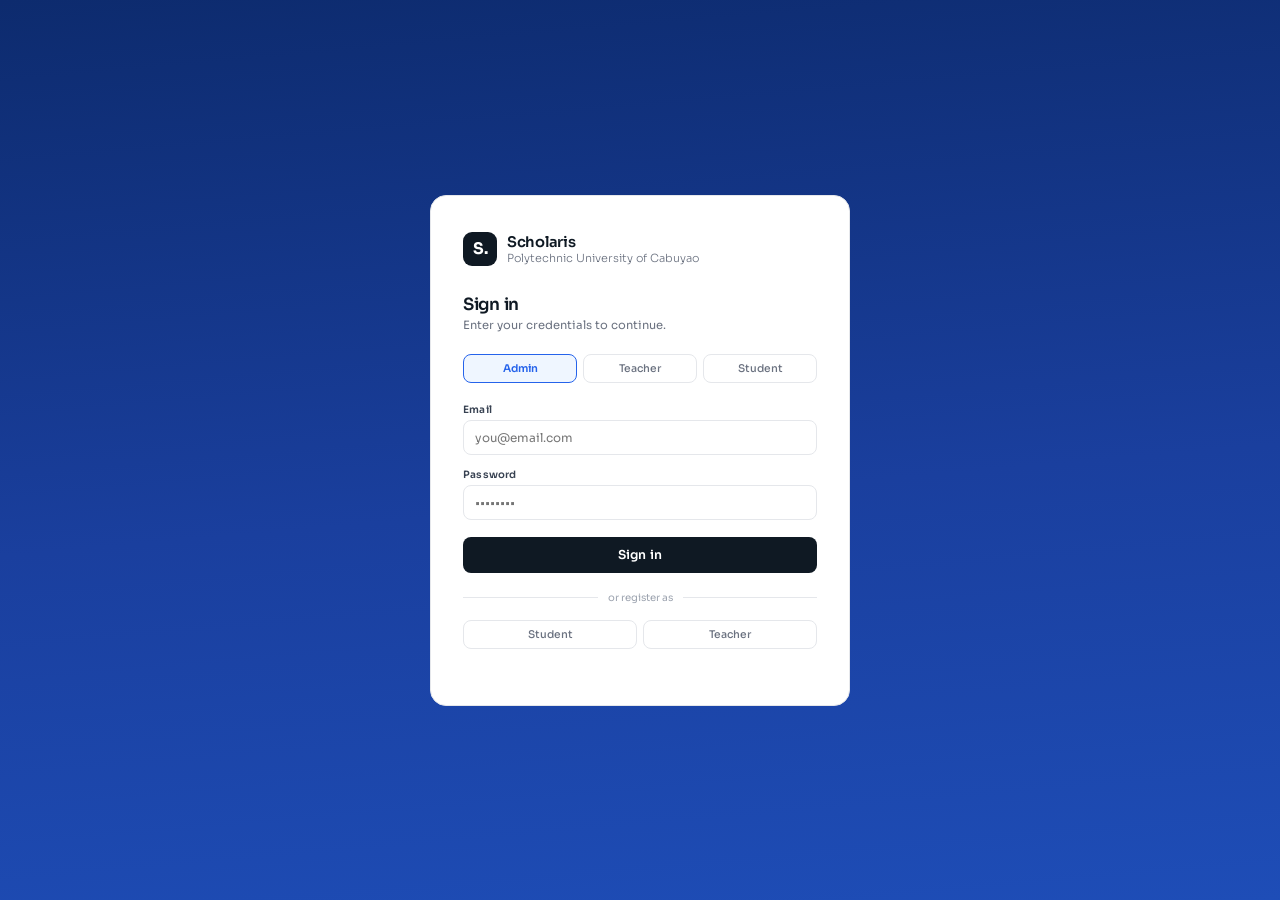
==== login.html @ a7b2a05b "Add files via upload" ====
<!DOCTYPE html>
<html lang="en">
<head>
  <meta charset="UTF-8">
  <meta name="viewport" content="width=device-width, initial-scale=1.0">
  <title>Scholaris — Sign In</title>
  <script src="https://code.jquery.com/jquery-3.7.1.min.js"></script>
  <style>
    @import url('https://fonts.googleapis.com/css2?family=Sora:wght@300;400;500;600;700&display=swap');

    *, *::before, *::after { box-sizing: border-box; margin: 0; padding: 0; }

    :root {
      --ink:     #0f1923;
      --ink-2:   #374151;
      --ink-3:   #6b7280;
      --ink-4:   #9ca3af;
      --line:    #e5e7eb;
      --bg:      #f9fafb;
      --white:   #ffffff;
      --blue:    #2563eb;
      --blue-dk: #1d4ed8;
      --blue-lt: #eff6ff;
      --red:     #dc2626;
      --red-lt:  #fef2f2;
      --green:   #16a34a;
      --green-lt:#f0fdf4;
      --r:       8px;
      --t:       0.18s ease;
      --font:    'Sora', sans-serif;
    }

    html, body {
      height: 100%;
      font-family: var(--font);
      color: var(--ink);
      font-size: 14px;
    }

    body {
      display: flex;
      align-items: center;
      justify-content: center;
      min-height: 100vh;
      padding: 24px 16px;
      background: linear-gradient(175deg, #0d2b6e 0%, #1a3f9e 55%, #1e4db7 100%);
    }

    /* ── CARD ── */
    .card {
      width: 100%;
      max-width: 420px;
      background: var(--white);
      border: 1px solid var(--line);
      border-radius: 16px;
      padding: 36px 32px;
      animation: up 0.3s ease both;
    }

    @keyframes up {
      from { opacity: 0; transform: translateY(16px); }
      to   { opacity: 1; transform: translateY(0); }
    }

    /* ── LOGO ── */
    .logo {
      display: flex;
      align-items: center;
      gap: 10px;
      margin-bottom: 28px;
    }
    .logo-mark {
      width: 34px; height: 34px;
      background: var(--ink);
      border-radius: 9px;
      display: flex; align-items: center; justify-content: center;
      font-size: 16px; color: white; font-weight: 700;
      letter-spacing: -0.5px;
      flex-shrink: 0;
    }
    .logo-text {
      font-size: 1.05rem;
      font-weight: 600;
      color: var(--ink);
      letter-spacing: -0.3px;
    }
    .logo-text span {
      font-weight: 300;
      color: var(--ink-3);
      font-size: 0.8rem;
      display: block;
      letter-spacing: 0;
    }

    /* ── HEADING ── */
    .head { margin-bottom: 22px; }
    .head h2 {
      font-size: 1.2rem;
      font-weight: 600;
      color: var(--ink);
      letter-spacing: -0.3px;
    }
    .head p {
      font-size: 0.82rem;
      color: var(--ink-3);
      margin-top: 3px;
    }

    /* ── ROLE PILLS ── */
    .role-row {
      display: flex;
      gap: 6px;
      margin-bottom: 20px;
    }
    .role-pill {
      flex: 1;
      padding: 7px 10px;
      border: 1.5px solid var(--line);
      border-radius: var(--r);
      background: var(--white);
      font-family: var(--font);
      font-size: 0.76rem;
      font-weight: 500;
      color: var(--ink-3);
      cursor: pointer;
      transition: all var(--t);
      text-align: center;
    }
    .role-pill:hover { border-color: var(--blue); color: var(--blue); }
    .role-pill.on {
      border-color: var(--blue);
      background: var(--blue-lt);
      color: var(--blue);
      font-weight: 600;
    }

    /* ── FORM ── */
    .fields { display: flex; flex-direction: column; gap: 13px; }
    .row2 { display: grid; grid-template-columns: 1fr 1fr; gap: 10px; }

    .fg { display: flex; flex-direction: column; gap: 4px; }
    .fg label {
      font-size: 0.72rem;
      font-weight: 600;
      color: var(--ink-2);
      letter-spacing: 0.02em;
    }
    .fg input, .fg select {
      width: 100%;
      padding: 9px 11px;
      border: 1.5px solid var(--line);
      border-radius: var(--r);
      font-family: var(--font);
      font-size: 0.85rem;
      color: var(--ink);
      background: var(--white);
      transition: border-color var(--t), box-shadow var(--t);
      outline: none;
    }
    .fg input:focus, .fg select:focus {
      border-color: var(--blue);
      box-shadow: 0 0 0 3px rgba(37,99,235,0.1);
    }
    .fg input.err { border-color: var(--red); }
    .fg input.ok  { border-color: #86efac; }
    .hint {
      font-size: 0.68rem;
      min-height: 12px;
      font-weight: 500;
    }
    .hint.err { color: var(--red); }
    .hint.ok  { color: var(--green); }

    /* ── ALERT ── */
    .alert {
      padding: 10px 12px;
      border-radius: var(--r);
      font-size: 0.78rem;
      font-weight: 500;
      display: none;
      margin-bottom: 14px;
      animation: up 0.2s ease;
    }
    .alert.err  { background: var(--red-lt);   color: var(--red);   }
    .alert.ok   { background: var(--green-lt);  color: var(--green); }

    /* ── BUTTON ── */
    .btn {
      width: 100%;
      padding: 10px;
      background: var(--ink);
      color: white;
      border: none;
      border-radius: var(--r);
      font-family: var(--font);
      font-size: 0.88rem;
      font-weight: 600;
      cursor: pointer;
      transition: background var(--t), transform var(--t);
      letter-spacing: 0.01em;
      margin-top: 4px;
    }
    .btn:hover { background: var(--ink-2); }
    .btn:active { transform: scale(0.98); }

    /* ── SWITCH LINK ── */
    .switch {
      margin-top: 20px;
      text-align: center;
      font-size: 0.78rem;
      color: var(--ink-3);
    }
    .switch a {
      color: var(--blue);
      font-weight: 600;
      cursor: pointer;
      text-decoration: none;
    }
    .switch a:hover { text-decoration: underline; }

    /* ── DIVIDER ── */
    .divider {
      display: flex; align-items: center; gap: 10px;
      margin: 18px 0 16px;
      font-size: 0.72rem; color: var(--ink-4);
    }
    .divider::before, .divider::after {
      content: ''; flex: 1; height: 1px; background: var(--line);
    }

    /* ── SHAKE ── */
    @keyframes shake {
      0%,100%{transform:translateX(0)} 25%{transform:translateX(-5px)} 75%{transform:translateX(5px)}
    }
    .shake { animation: shake 0.3s ease; }

    @media (max-width: 480px) {
      .card { padding: 28px 20px; }
      .row2 { grid-template-columns: 1fr; }
    }
  </style>
</head>
<body>

<div class="card" id="mainCard">

  <!-- LOGO -->
  <div class="logo">
    <div class="logo-mark">S.</div>
    <div class="logo-text">
      Scholaris
      <span>Polytechnic University of Cabuyao</span>
    </div>
  </div>

  <!-- ══ VIEW: LOGIN ══ -->
  <div id="v-login">
    <div class="head">
      <h2>Sign in</h2>
      <p>Enter your credentials to continue.</p>
    </div>

    <div class="role-row" id="loginRoles">
      <button class="role-pill on" data-role="admin">Admin</button>
      <button class="role-pill" data-role="teacher">Teacher</button>
      <button class="role-pill" data-role="student">Student</button>
    </div>

    <div class="alert" id="loginAlert"></div>

    <div class="fields">
      <div class="fg">
        <label>Email</label>
        <input type="email" id="lEmail" placeholder="you@email.com" autocomplete="off">
      </div>
      <div class="fg">
        <label>Password</label>
        <input type="password" id="lPass" placeholder="••••••••">
      </div>
      <button class="btn" onclick="auth.login()">Sign in</button>
    </div>

    <div class="divider">or register as</div>
    <div class="role-row">
      <button class="role-pill" onclick="auth.show('reg-student')">Student</button>
      <button class="role-pill" onclick="auth.show('reg-teacher')">Teacher</button>
    </div>
  </div>

  <!-- ══ VIEW: STUDENT REGISTRATION ══ -->
  <div id="v-reg-student" style="display:none;">
    <div class="head">
      <h2>Student registration</h2>
      <p>Create your student account.</p>
    </div>

    <div class="alert" id="stuAlert"></div>

    <div class="fields">
      <div class="row2">
        <div class="fg">
          <label>First name</label>
          <input type="text" id="sFn" placeholder="Juan" autocomplete="off">
          <span class="hint" id="sFn-h"></span>
        </div>
        <div class="fg">
          <label>Last name</label>
          <input type="text" id="sLn" placeholder="Dela Cruz" autocomplete="off">
          <span class="hint" id="sLn-h"></span>
        </div>
      </div>
      <div class="fg">
        <label>Email</label>
        <input type="email" id="sEmail" placeholder="juan@email.com" autocomplete="off">
        <span class="hint" id="sEmail-h"></span>
      </div>
      <div class="row2">
        <div class="fg">
          <label>Student ID</label>
          <input type="text" id="sId" placeholder="202400001" oninput="this.value=this.value.replace(/\D/g,'')">
          <span class="hint" id="sId-h"></span>
        </div>
        <div class="fg">
          <label>Section</label>
          <select id="sSec">
            <option value="">— Select —</option>
          </select>
        </div>
      </div>
      <div class="row2">
        <div class="fg">
          <label>Password</label>
          <input type="password" id="sPass" placeholder="Min. 6 chars">
          <span class="hint" id="sPass-h"></span>
        </div>
        <div class="fg">
          <label>Confirm password</label>
          <input type="password" id="sPass2" placeholder="Repeat">
          <span class="hint" id="sPass2-h"></span>
        </div>
      </div>
      <button class="btn" onclick="auth.registerStudent()">Create account</button>
    </div>

    <div class="switch">Already have an account? <a onclick="auth.show('login')">Sign in</a></div>
  </div>

  <!-- ══ VIEW: TEACHER REGISTRATION ══ -->
  <div id="v-reg-teacher" style="display:none;">
    <div class="head">
      <h2>Teacher registration</h2>
      <p>Create your teacher account.</p>
    </div>

    <div class="alert" id="tchAlert"></div>

    <div class="fields">
      <div class="row2">
        <div class="fg">
          <label>First name</label>
          <input type="text" id="tFn" placeholder="Maria" autocomplete="off">
          <span class="hint" id="tFn-h"></span>
        </div>
        <div class="fg">
          <label>Last name</label>
          <input type="text" id="tLn" placeholder="Santos" autocomplete="off">
          <span class="hint" id="tLn-h"></span>
        </div>
      </div>
      <div class="fg">
        <label>Email</label>
        <input type="email" id="tEmail" placeholder="msantos@pnc.edu.ph" autocomplete="off">
        <span class="hint" id="tEmail-h"></span>
      </div>
      <div class="row2">
        <div class="fg">
          <label>Employee ID</label>
          <input type="text" id="tId" placeholder="EMP-001" autocomplete="off">
          <span class="hint" id="tId-h"></span>
        </div>
        <div class="fg">
          <label>Department</label>
          <input type="text" id="tDept" placeholder="CCS" autocomplete="off">
        </div>
      </div>
      <div class="row2">
        <div class="fg">
          <label>Password</label>
          <input type="password" id="tPass" placeholder="Min. 6 chars">
          <span class="hint" id="tPass-h"></span>
        </div>
        <div class="fg">
          <label>Confirm password</label>
          <input type="password" id="tPass2" placeholder="Repeat">
          <span class="hint" id="tPass2-h"></span>
        </div>
      </div>
      <button class="btn" onclick="auth.registerTeacher()">Create account</button>
    </div>

    <div class="switch">Already have an account? <a onclick="auth.show('login')">Sign in</a></div>
  </div>

</div>

<script>
const DB = {
  accts:    () => JSON.parse(localStorage.getItem('pnc_accounts') || '[]'),
  students: () => JSON.parse(localStorage.getItem('pnc_students') || '[]'),
  teachers: () => JSON.parse(localStorage.getItem('pnc_teachers') || '[]'),
  sections: () => JSON.parse(localStorage.getItem('pnc_sections') || '[]'),
  saveAccts:(d) => localStorage.setItem('pnc_accounts', JSON.stringify(d)),
  saveStus: (d) => localStorage.setItem('pnc_students', JSON.stringify(d)),
  saveTchs: (d) => localStorage.setItem('pnc_teachers', JSON.stringify(d)),
};

// Seed default admin
(function() {
  const a = DB.accts();
  if (!a.some(x => x.role === 'admin')) {
    a.push({ email: 'admin@pnc.edu.ph', password: 'admin123', role: 'admin', name: 'Admin' });
    DB.saveAccts(a);
  }
})();

const h = (id, msg, type) => {
  $(`#${id}-h`).text(msg).removeClass('ok err').addClass(type);
  $(`#${id}`).removeClass('ok err').addClass(type === 'ok' ? 'ok' : 'err');
};
const ch = (id) => { $(`#${id}-h`).text('').removeClass('ok err'); $(`#${id}`).removeClass('ok err'); };
const showAlert = (id, msg, type) => $(`#${id}`).text(msg).removeClass('ok err').addClass(type).show();
const hideAlert = (id) => $(`#${id}`).hide();

const auth = {
  role: 'admin',

  show(view) {
    $('[id^="v-"]').hide();
    $(`#v-${view}`).show();
    if (view === 'reg-student') {
      const sel = $('#sSec').empty().append('<option value="">— Select —</option>');
      DB.sections().forEach(s => sel.append(`<option value="${s.name}">${s.name} (${s.year})</option>`));
    }
  },

  init() {
    $('#loginRoles .role-pill').on('click', function() {
      $('#loginRoles .role-pill').removeClass('on');
      $(this).addClass('on');
      auth.role = $(this).data('role');
    });

    // Live validation — student
    $('#sFn').on('input', function() { this.value.trim().length >= 2 ? h('sFn','✓','ok') : ch('sFn'); });
    $('#sLn').on('input', function() { this.value.trim().length >= 2 ? h('sLn','✓','ok') : ch('sLn'); });
    $('#sEmail').on('input', function() {
      const v = this.value.trim();
      if (!v) { ch('sEmail'); return; }
      if (!/^[^\s@]+@[^\s@]+\.[^\s@]+$/.test(v)) { h('sEmail','Invalid email.','err'); return; }
      DB.accts().some(a => a.email.toLowerCase() === v.toLowerCase()) ? h('sEmail','Already registered.','err') : h('sEmail','✓','ok');
    });
    $('#sId').on('input', function() {
      const v = this.value.trim();
      if (!v) { ch('sId'); return; }
      if (v.length < 4) { h('sId','Min 4 digits.','err'); return; }
      DB.students().some(s => s.studentId === v) ? h('sId','ID exists.','err') : h('sId','✓','ok');
    });
    const livePass = (p, c) => {
      $(`#${p}, #${c}`).on('input', () => {
        const pv = $(`#${p}`).val(), cv = $(`#${c}`).val();
        pv.length >= 6 ? h(p,'✓','ok') : (pv ? h(p,'Min 6 chars.','err') : ch(p));
        if (cv) cv === pv ? h(c,'✓','ok') : h(c,'Mismatch.','err'); else ch(c);
      });
    };
    livePass('sPass','sPass2');

    // Live validation — teacher
    $('#tFn').on('input', function() { this.value.trim().length >= 2 ? h('tFn','✓','ok') : ch('tFn'); });
    $('#tLn').on('input', function() { this.value.trim().length >= 2 ? h('tLn','✓','ok') : ch('tLn'); });
    $('#tEmail').on('input', function() {
      const v = this.value.trim();
      if (!v) { ch('tEmail'); return; }
      if (!/^[^\s@]+@[^\s@]+\.[^\s@]+$/.test(v)) { h('tEmail','Invalid email.','err'); return; }
      DB.accts().some(a => a.email.toLowerCase() === v.toLowerCase()) ? h('tEmail','Already registered.','err') : h('tEmail','✓','ok');
    });
    $('#tId').on('input', function() {
      const v = this.value.trim();
      if (!v) { ch('tId'); return; }
      DB.teachers().some(t => t.employeeId.toLowerCase() === v.toLowerCase()) ? h('tId','ID exists.','err') : h('tId','✓','ok');
    });
    livePass('tPass','tPass2');

    $('#lEmail, #lPass').on('keydown', e => { if (e.key === 'Enter') auth.login(); });
  },

  login() {
    const email = $('#lEmail').val().trim().toLowerCase();
    const pass  = $('#lPass').val();
    hideAlert('loginAlert');
    if (!email || !pass) { showAlert('loginAlert','Please fill in all fields.','err'); return; }
    const acct = DB.accts().find(a => a.email.toLowerCase() === email && a.password === pass && a.role === this.role);
    if (!acct) {
      showAlert('loginAlert','Incorrect email, password, or role.','err');
      $('#lEmail,#lPass').addClass('shake');
      setTimeout(() => $('#lEmail,#lPass').removeClass('shake'), 350);
      return;
    }
    sessionStorage.setItem('pnc_session', JSON.stringify({ email: acct.email, role: acct.role, name: acct.name, refId: acct.refId }));
    window.location.href = 'index.html';
  },

  registerStudent() {
    hideAlert('stuAlert');
    const fn = $('#sFn').val().trim(), ln = $('#sLn').val().trim();
    const email = $('#sEmail').val().trim(), id = $('#sId').val().trim();
    const sec = $('#sSec').val(), pass = $('#sPass').val(), pass2 = $('#sPass2').val();
    let ok = true;

    if (fn.length < 2) { h('sFn','Required.','err'); ok=false; }
    if (ln.length < 2) { h('sLn','Required.','err'); ok=false; }
    if (!/^[^\s@]+@[^\s@]+\.[^\s@]+$/.test(email)) { h('sEmail','Invalid email.','err'); ok=false; }
    else if (DB.accts().some(a => a.email.toLowerCase()===email.toLowerCase())) { h('sEmail','Already registered.','err'); ok=false; }
    if (id.length < 4) { h('sId','Min 4 digits.','err'); ok=false; }
    else if (DB.students().some(s => s.studentId===id)) { h('sId','ID exists.','err'); ok=false; }
    if (pass.length < 6) { h('sPass','Min 6 chars.','err'); ok=false; }
    if (pass !== pass2)  { h('sPass2','Mismatch.','err'); ok=false; }
    if (!ok) { showAlert('stuAlert','Please fix the errors above.','err'); return; }

    const name = `${fn} ${ln}`;
    const stus = DB.students(); stus.push({ name, email, studentId: id, section: sec, enrolledCourses: [] }); DB.saveStus(stus);
    const a = DB.accts(); a.push({ email, password: pass, role: 'student', name, refId: id }); DB.saveAccts(a);

    showAlert('stuAlert','Account created! Redirecting to login…','ok');
    setTimeout(() => {
      this.show('login'); hideAlert('stuAlert');
      $('#lEmail').val(email);
      $('#loginRoles .role-pill').removeClass('on'); $('[data-role="student"]').addClass('on'); this.role='student';
    }, 1600);
  },

  registerTeacher() {
    hideAlert('tchAlert');
    const fn = $('#tFn').val().trim(), ln = $('#tLn').val().trim();
    const email = $('#tEmail').val().trim(), empId = $('#tId').val().trim();
    const dept = $('#tDept').val().trim(), pass = $('#tPass').val(), pass2 = $('#tPass2').val();
    let ok = true;

    if (fn.length < 2) { h('tFn','Required.','err'); ok=false; }
    if (ln.length < 2) { h('tLn','Required.','err'); ok=false; }
    if (!/^[^\s@]+@[^\s@]+\.[^\s@]+$/.test(email)) { h('tEmail','Invalid email.','err'); ok=false; }
    else if (DB.accts().some(a => a.email.toLowerCase()===email.toLowerCase())) { h('tEmail','Already registered.','err'); ok=false; }
    if (!empId) { h('tId','Required.','err'); ok=false; }
    else if (DB.teachers().some(t => t.employeeId.toLowerCase()===empId.toLowerCase())) { h('tId','ID exists.','err'); ok=false; }
    if (pass.length < 6) { h('tPass','Min 6 chars.','err'); ok=false; }
    if (pass !== pass2)  { h('tPass2','Mismatch.','err'); ok=false; }
    if (!ok) { showAlert('tchAlert','Please fix the errors above.','err'); return; }

    const name = `${fn} ${ln}`;
    const tchs = DB.teachers(); tchs.push({ name, email, employeeId: empId, department: dept }); DB.saveTchs(tchs);
    const a = DB.accts(); a.push({ email, password: pass, role: 'teacher', name, refId: empId }); DB.saveAccts(a);

    showAlert('tchAlert','Account created! Redirecting to login…','ok');
    setTimeout(() => {
      this.show('login'); hideAlert('tchAlert');
      $('#lEmail').val(email);
      $('#loginRoles .role-pill').removeClass('on'); $('[data-role="teacher"]').addClass('on'); this.role='teacher';
    }, 1600);
  }
};

$(document).ready(() => auth.init());
</script>
</body>
</html>
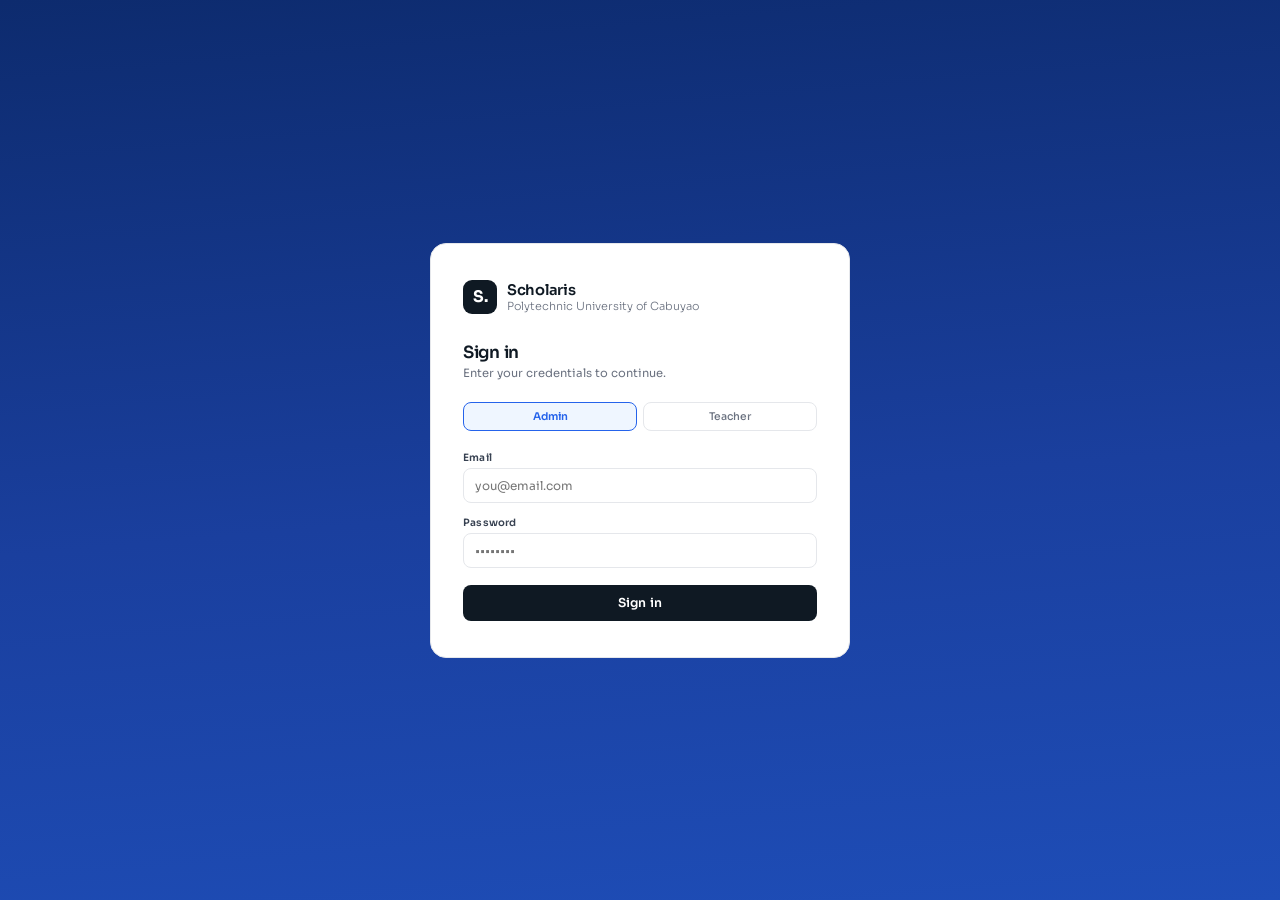
==== commit 1a5b10e5: "Remove student role buttons from login.html Removed student role buttons from login and registration" ====
--- a/login.html
+++ b/login.html
@@ -263,7 +263,6 @@
     <div class="role-row" id="loginRoles">
       <button class="role-pill on" data-role="admin">Admin</button>
       <button class="role-pill" data-role="teacher">Teacher</button>
-      <button class="role-pill" data-role="student">Student</button>
     </div>
 
     <div class="alert" id="loginAlert"></div>
@@ -280,11 +279,6 @@
       <button class="btn" onclick="auth.login()">Sign in</button>
     </div>
 
-    <div class="divider">or register as</div>
-    <div class="role-row">
-      <button class="role-pill" onclick="auth.show('reg-student')">Student</button>
-      <button class="role-pill" onclick="auth.show('reg-teacher')">Teacher</button>
-    </div>
   </div>
 
   <!-- ══ VIEW: STUDENT REGISTRATION ══ -->
@@ -321,10 +315,15 @@
           <span class="hint" id="sId-h"></span>
         </div>
         <div class="fg">
-          <label>Section</label>
-          <select id="sSec">
+          <label>Year Level</label>
+          <select id="sYear">
             <option value="">— Select —</option>
+            <option value="1st Year">1st Year</option>
+            <option value="2nd Year">2nd Year</option>
+            <option value="3rd Year">3rd Year</option>
+            <option value="4th Year">4th Year</option>
           </select>
+          <span class="hint" id="sYear-h"></span>
         </div>
       </div>
       <div class="row2">
@@ -378,9 +377,34 @@
           <input type="text" id="tId" placeholder="EMP-001" autocomplete="off">
           <span class="hint" id="tId-h"></span>
         </div>
-        <div class="fg">
+      <div class="fg">
           <label>Department</label>
-          <input type="text" id="tDept" placeholder="CCS" autocomplete="off">
+          <select id="tDept">
+            <option value="">— Select —</option>
+            <optgroup label="CCS">
+              <option value="CCS - Information Technology">CCS · IT</option>
+              <option value="CCS - Computer Science">CCS · CS</option>
+            </optgroup>
+            <optgroup label="COE">
+              <option value="COE - Industrial Engineering">COE · IE</option>
+              <option value="COE - Computer Engineering">COE · CPE</option>
+              <option value="COE - Electronics Engineering">COE · ECE</option>
+            </optgroup>
+            <optgroup label="COED">
+              <option value="COED - Elementary Education">COED · BEED</option>
+              <option value="COED - Secondary Education">COED · BSED</option>
+            </optgroup>
+            <optgroup label="CBAA">
+              <option value="CBAA - Accountancy">CBAA · BSA</option>
+              <option value="CBAA - Business Administration">CBAA · BSBA</option>
+            </optgroup>
+            <optgroup label="CHAS">
+              <option value="CHAS - Nursing">CHAS · Nursing</option>
+            </optgroup>
+            <optgroup label="CAS">
+              <option value="CAS - Psychology">CAS · Psychology</option>
+            </optgroup>
+          </select>
         </div>
       </div>
       <div class="row2">
@@ -437,10 +461,6 @@
   show(view) {
     $('[id^="v-"]').hide();
     $(`#v-${view}`).show();
-    if (view === 'reg-student') {
-      const sel = $('#sSec').empty().append('<option value="">— Select —</option>');
-      DB.sections().forEach(s => sel.append(`<option value="${s.name}">${s.name} (${s.year})</option>`));
-    }
   },
 
   init() {
@@ -513,7 +533,7 @@
     hideAlert('stuAlert');
     const fn = $('#sFn').val().trim(), ln = $('#sLn').val().trim();
     const email = $('#sEmail').val().trim(), id = $('#sId').val().trim();
-    const sec = $('#sSec').val(), pass = $('#sPass').val(), pass2 = $('#sPass2').val();
+    const year = $('#sYear').val(), pass = $('#sPass').val(), pass2 = $('#sPass2').val();
     let ok = true;
 
     if (fn.length < 2) { h('sFn','Required.','err'); ok=false; }
@@ -522,13 +542,18 @@
     else if (DB.accts().some(a => a.email.toLowerCase()===email.toLowerCase())) { h('sEmail','Already registered.','err'); ok=false; }
     if (id.length < 4) { h('sId','Min 4 digits.','err'); ok=false; }
     else if (DB.students().some(s => s.studentId===id)) { h('sId','ID exists.','err'); ok=false; }
+    if (!year) { h('sYear','Please select a year level.','err'); ok=false; }
     if (pass.length < 6) { h('sPass','Min 6 chars.','err'); ok=false; }
     if (pass !== pass2)  { h('sPass2','Mismatch.','err'); ok=false; }
     if (!ok) { showAlert('stuAlert','Please fix the errors above.','err'); return; }
 
     const name = `${fn} ${ln}`;
-    const stus = DB.students(); stus.push({ name, email, studentId: id, section: sec, enrolledCourses: [] }); DB.saveStus(stus);
-    const a = DB.accts(); a.push({ email, password: pass, role: 'student', name, refId: id }); DB.saveAccts(a);
+    const stus = DB.students();
+    stus.push({ name, email, studentId: id, section: '', yearLevel: year, enrolledCourses: [] });
+    DB.saveStus(stus);
+    const a = DB.accts();
+    a.push({ email, password: pass, role: 'student', name, refId: id });
+    DB.saveAccts(a);
 
     showAlert('stuAlert','Account created! Redirecting to login…','ok');
     setTimeout(() => {
